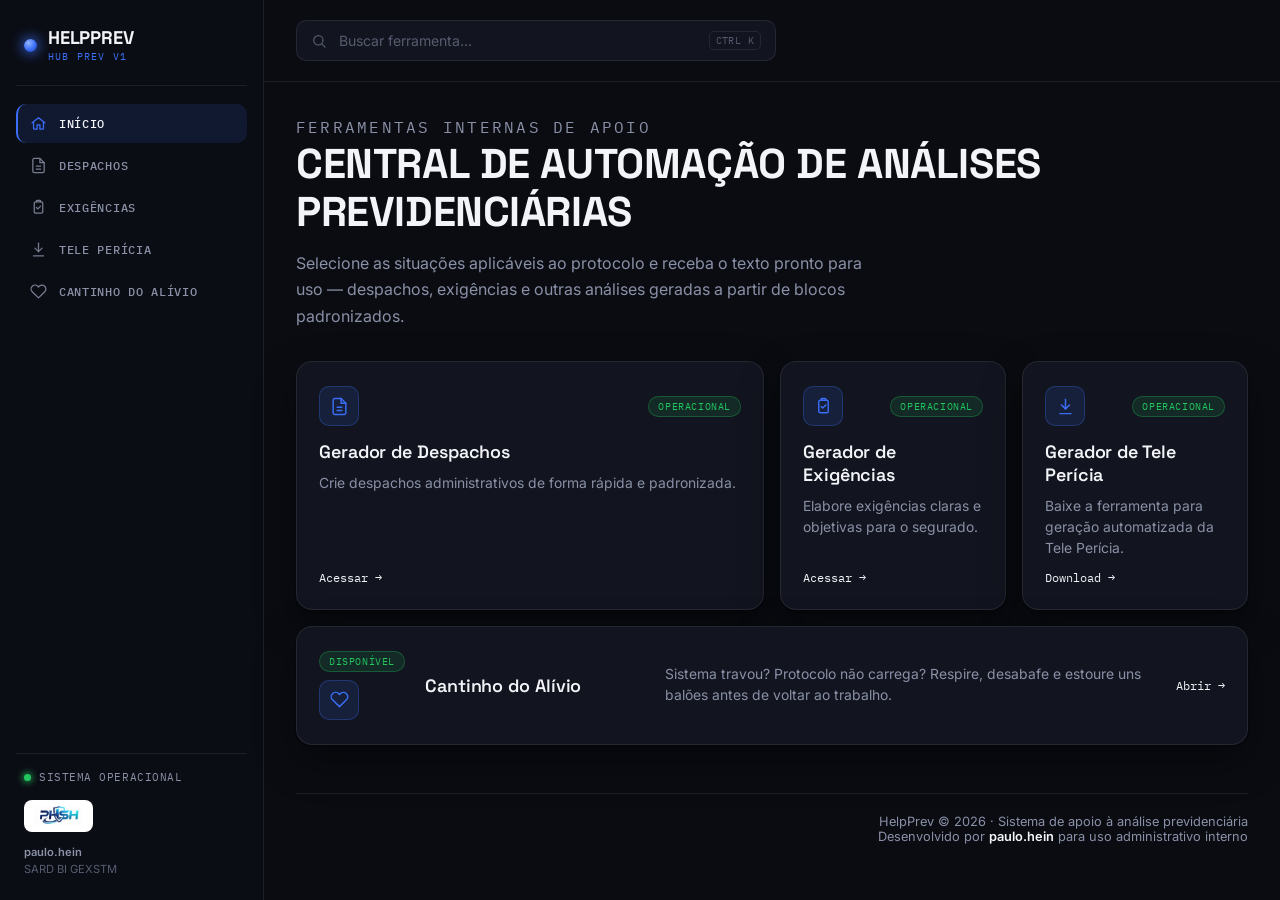
==== index.html @ 54dc9657 "Primeira Versão do site" ====
<!DOCTYPE html>
<html lang="pt-BR">
<head>
<meta charset="UTF-8">
<meta name="viewport" content="width=device-width, initial-scale=1.0">
<title>HelpPrev — Central de Automação Previdenciária</title>
<meta name="description" content="Ferramentas de apoio à análise previdenciária: gerador de despachos, gerador de exigências e mais.">
<link rel="stylesheet" href="style.css">
<style>
  .hero-block {
    max-width: 760px;
    margin-bottom: 32px;
    animation: fadeUp 0.55s ease both;
  }
  .hero-eyebrow {
    font-family: var(--font-mono);
    font-size: 0.72rem;
    letter-spacing: 0.14em;
    text-transform: uppercase;
    color: var(--gold);
    margin: 0 0 12px;
  }
  .hero-block h1 {
    font-family: var(--font-display);
    font-weight: 700;
    font-size: clamp(1.8rem, 3.4vw, 2.6rem);
    line-height: 1.15;
    letter-spacing: -0.01em;
    margin: 0 0 14px;
    text-transform: uppercase;
  }
  .hero-block p {
    font-size: 1rem;
    line-height: 1.65;
    color: var(--ink-soft);
    max-width: 58ch;
    margin: 0;
  }

  .tools {
    display: grid;
    grid-template-columns: 1fr;
    gap: 16px;
  }
  @media (min-width: 720px) {
    .tools { grid-template-columns: repeat(4, 1fr); }
    .tool-card.span-2 { grid-column: span 2; }
    .tool-card.span-4 { grid-column: span 4; }
  }

  .tool-card {
    background: var(--paper-card);
    border: 1px solid var(--line);
    border-radius: var(--radius);
    padding: 24px 22px;
    text-decoration: none;
    color: var(--ink);
    box-shadow: var(--shadow-card);
    transition: transform 0.18s ease, border-color 0.18s ease, box-shadow 0.18s ease, background 0.18s ease;
    display: flex;
    flex-direction: column;
    gap: 10px;
    position: relative;
    overflow: hidden;
    animation: fadeUp 0.55s ease both;
  }
  .tool-card:nth-child(1) { animation-delay: 0.05s; }
  .tool-card:nth-child(2) { animation-delay: 0.1s; }
  .tool-card:nth-child(3) { animation-delay: 0.15s; }
  .tool-card:nth-child(4) { animation-delay: 0.2s; }

  .tool-card-top { display: flex; align-items: center; justify-content: space-between; }

  .tool-icon {
    width: 40px;
    height: 40px;
    border-radius: 10px;
    background: var(--gold-soft);
    border: 1px solid rgba(59,110,246,0.3);
    display: flex;
    align-items: center;
    justify-content: center;
  }
  .tool-icon svg { width: 19px; height: 19px; color: var(--gold); }

  .tool-tag {
    font-family: var(--font-mono);
    font-size: 0.62rem;
    letter-spacing: 0.06em;
    text-transform: uppercase;
    padding: 3px 9px;
    border-radius: 100px;
  }
  .tool-tag.on { background: rgba(34,197,94,0.12); color: var(--success); border: 1px solid rgba(34,197,94,0.3); }
  .tool-tag.soon { background: var(--gold-soft); color: var(--gold); border: 1px solid rgba(59,110,246,0.3); }

  .tool-card h2 {
    font-family: var(--font-display);
    font-weight: 600;
    font-size: 1.12rem;
    margin: 4px 0 0;
    letter-spacing: -0.005em;
  }
  .tool-card p {
    font-size: 0.87rem;
    line-height: 1.5;
    color: var(--ink-soft);
    margin: 0;
    flex-grow: 1;
  }
  .tool-arrow {
    font-family: var(--font-mono);
    font-size: 0.78rem;
    color: var(--ink);
    transition: transform 0.18s ease, color 0.18s ease;
  }
  .tool-card:hover { transform: translateY(-3px); border-color: var(--gold); background: var(--paper-card-hover); }
  .tool-card:hover .tool-arrow { transform: translateX(3px); color: var(--gold); }
  .tool-card:active { transform: translateY(-1px) scale(0.99); }

  @media (min-width: 720px) {
    .tool-card.span-4 { flex-direction: row; align-items: center; gap: 20px; }
    .tool-card.span-4 .tool-card-top { flex-direction: column-reverse; align-items: flex-start; gap: 8px; }
    .tool-card.span-4 h2 { min-width: 220px; margin: 0; }
    .tool-card.span-4 p { flex: 1; }
  }
</style>
</head>
<body>

<div class="app-shell">

  <aside class="sidebar">
    <a class="sidebar-brand" href="index.html">
      <span class="brand-dot"></span>
      <div>
        <div class="brand-mark-sm">HELPPREV</div>
        <div class="brand-sub">HUB PREV V1</div>
      </div>
    </a>

    <nav class="sidebar-nav">
      <a href="index.html" class="nav-item active">
        <svg viewBox="0 0 24 24" fill="none" stroke="currentColor" stroke-width="1.8" stroke-linecap="round" stroke-linejoin="round"><path d="M3 11l9-7 9 7"/><path d="M5 10v9a1 1 0 0 0 1 1h4v-6h4v6h4a1 1 0 0 0 1-1v-9"/></svg>
        Início
      </a>
      <a href="gerador-de-despachos.html" class="nav-item">
        <svg viewBox="0 0 24 24" fill="none" stroke="currentColor" stroke-width="1.8" stroke-linecap="round" stroke-linejoin="round"><path d="M14 2H6a2 2 0 0 0-2 2v16a2 2 0 0 0 2 2h12a2 2 0 0 0 2-2V8z"/><path d="M14 2v6h6"/><path d="M9 13h6M9 17h6"/></svg>
        Despachos
      </a>
      <a href="gerador-de-exigencias.html" class="nav-item">
        <svg viewBox="0 0 24 24" fill="none" stroke="currentColor" stroke-width="1.8" stroke-linecap="round" stroke-linejoin="round"><rect x="6" y="4" width="12" height="16" rx="2"/><path d="M9 4V3a1 1 0 0 1 1-1h4a1 1 0 0 1 1 1v1"/><path d="M9 12l2 2 4-4"/></svg>
        Exigências
      </a>
      <a href="gerador-tele-pericia.exe" class="nav-item" download>
        <svg viewBox="0 0 24 24" fill="none" stroke="currentColor" stroke-width="1.8" stroke-linecap="round" stroke-linejoin="round"><path d="M12 3v12"/><path d="M7 10l5 5 5-5"/><path d="M5 21h14"/></svg>
        Tele Perícia
      </a>
      <a href="cantinho-do-alivio.html" class="nav-item">
        <svg viewBox="0 0 24 24" fill="none" stroke="currentColor" stroke-width="1.8" stroke-linecap="round" stroke-linejoin="round"><path d="M20.8 4.6a5.5 5.5 0 0 0-7.8 0L12 5.6l-1-1a5.5 5.5 0 0 0-7.8 7.8l1 1L12 21l7.8-7.6 1-1a5.5 5.5 0 0 0 0-7.8z"/></svg>
        Cantinho do Alívio
      </a>
    </nav>

    <div class="sidebar-spacer"></div>

    <div class="sidebar-footer">
      <div class="status-box"><span class="status-dot"></span> Sistema operacional</div>
      <div class="sidebar-logo-wrap"><img src="assets/phsh-logo.png" alt="PHSH"></div>
      <div class="sidebar-credit"><strong>paulo.hein</strong><br>SARD BI GEXSTM</div>
    </div>
  </aside>

  <div class="main">
    <header class="topbar">
      <div class="search-box">
        <svg viewBox="0 0 24 24" fill="none" stroke="currentColor" stroke-width="1.8" stroke-linecap="round" stroke-linejoin="round"><circle cx="11" cy="11" r="7"/><path d="M21 21l-4.35-4.35"/></svg>
        <input type="text" id="search-input" placeholder="Buscar ferramenta...">
        <span class="kbd">CTRL K</span>
      </div>
    </header>

    <div class="page-content">

      <div class="hero-block">
        <p class="hero-eyebrow">Ferramentas internas de apoio</p>
        <h1>Central de automação de análises previdenciárias</h1>
        <p>Selecione as situações aplicáveis ao protocolo e receba o texto pronto para uso — despachos, exigências e outras análises geradas a partir de blocos padronizados.</p>
      </div>

      <nav class="tools" aria-label="Ferramentas disponíveis" id="tools-grid">

        <a class="tool-card span-2" href="gerador-de-despachos.html" data-search="gerador de despachos administrativo protocolo">
          <div class="tool-card-top">
            <div class="tool-icon"><svg viewBox="0 0 24 24" fill="none" stroke="currentColor" stroke-width="1.8" stroke-linecap="round" stroke-linejoin="round"><path d="M14 2H6a2 2 0 0 0-2 2v16a2 2 0 0 0 2 2h12a2 2 0 0 0 2-2V8z"/><path d="M14 2v6h6"/><path d="M9 13h6M9 17h6"/></svg></div>
            <span class="tool-tag on">Operacional</span>
          </div>
          <h2>Gerador de Despachos</h2>
          <p>Crie despachos administrativos de forma rápida e padronizada.</p>
          <span class="tool-arrow">Acessar →</span>
        </a>

        <a class="tool-card" href="gerador-de-exigencias.html" data-search="gerador de exigencias segurado">
          <div class="tool-card-top">
            <div class="tool-icon"><svg viewBox="0 0 24 24" fill="none" stroke="currentColor" stroke-width="1.8" stroke-linecap="round" stroke-linejoin="round"><rect x="6" y="4" width="12" height="16" rx="2"/><path d="M9 4V3a1 1 0 0 1 1-1h4a1 1 0 0 1 1 1v1"/><path d="M9 12l2 2 4-4"/></svg></div>
            <span class="tool-tag on">Operacional</span>
          </div>
          <h2>Gerador de Exigências</h2>
          <p>Elabore exigências claras e objetivas para o segurado.</p>
          <span class="tool-arrow">Acessar →</span>
        </a>

        <a class="tool-card" href="gerador-tele-pericia.exe" download data-search="gerador de tele pericia download">
          <div class="tool-card-top">
            <div class="tool-icon"><svg viewBox="0 0 24 24" fill="none" stroke="currentColor" stroke-width="1.8" stroke-linecap="round" stroke-linejoin="round"><path d="M12 3v12"/><path d="M7 10l5 5 5-5"/><path d="M5 21h14"/></svg></div>
            <span class="tool-tag on">Operacional</span>
          </div>
          <h2>Gerador de Tele Perícia</h2>
          <p>Baixe a ferramenta para geração automatizada da Tele Perícia.</p>
          <span class="tool-arrow">Download →</span>
        </a>

        <a class="tool-card span-4" href="cantinho-do-alivio.html" data-search="cantinho do alivio descompressao jogos">
          <div class="tool-card-top">
            <div class="tool-icon"><svg viewBox="0 0 24 24" fill="none" stroke="currentColor" stroke-width="1.8" stroke-linecap="round" stroke-linejoin="round"><path d="M20.8 4.6a5.5 5.5 0 0 0-7.8 0L12 5.6l-1-1a5.5 5.5 0 0 0-7.8 7.8l1 1L12 21l7.8-7.6 1-1a5.5 5.5 0 0 0 0-7.8z"/></svg></div>
            <span class="tool-tag on">Disponível</span>
          </div>
          <h2>Cantinho do Alívio</h2>
          <p>Sistema travou? Protocolo não carrega? Respire, desabafe e estoure uns balões antes de voltar ao trabalho.</p>
          <span class="tool-arrow">Abrir →</span>
        </a>

      </nav>

      <footer class="site-footer">
        <div class="site-footer-with-logo">
          <div class="footer-text">
            HelpPrev © 2026 · Sistema de apoio à análise previdenciária<br>
            Desenvolvido por <strong>paulo.hein</strong> para uso administrativo interno
          </div>
        </div>
      </footer>

    </div>
  </div>
</div>

<script>
  const searchInput = document.getElementById('search-input');
  const cards = document.querySelectorAll('#tools-grid .tool-card');

  searchInput.addEventListener('input', () => {
    const q = searchInput.value.trim().toLowerCase();
    cards.forEach(card => {
      const haystack = (card.dataset.search || '') + ' ' + card.innerText.toLowerCase();
      card.style.display = haystack.toLowerCase().includes(q) ? '' : 'none';
    });
  });

  document.addEventListener('keydown', (e) => {
    if ((e.ctrlKey || e.metaKey) && e.key.toLowerCase() === 'k') {
      e.preventDefault();
      searchInput.focus();
    }
  });
</script>

</body>
</html>
---- style.css ----
/* ============================================
   HelpPrev — sistema de design
   Tema: app shell escuro, acento azul único, tipografia forte
   ============================================ */

@import url('https://fonts.googleapis.com/css2?family=Space+Grotesk:wght@500;600;700&family=Inter:wght@400;500;600;700&family=IBM+Plex+Mono:wght@500;600&display=swap');

:root {
  --ink: #F3F4F8;
  --ink-soft: #8A90A6;
  --ink-faint: #565C70;

  --bg: #0A0C12;
  --sidebar-bg: #0B0D14;
  --paper: #0A0C12;
  --paper-card: #12151F;
  --paper-card-hover: #171B27;
  --line: rgba(255,255,255,0.08);

  --gold: #3B6EF6;
  --gold-soft: rgba(59,110,246,0.13);
  --focus: #5B87FF;

  --alert: #FF6F91;
  --alert-soft: rgba(255,111,145,0.12);

  --success: #22C55E;

  --font-display: 'Space Grotesk', 'Inter', sans-serif;
  --font-body: 'Inter', -apple-system, BlinkMacSystemFont, sans-serif;
  --font-mono: 'IBM Plex Mono', ui-monospace, monospace;

  --radius: 16px;
  --shadow-card: 0 1px 2px rgba(0,0,0,0.3), 0 16px 40px rgba(0,0,0,0.4);
  --sidebar-w: 264px;
}

* { box-sizing: border-box; }
html { scroll-behavior: smooth; }

body {
  margin: 0;
  font-family: var(--font-body);
  color: var(--ink);
  background: var(--bg);
  -webkit-font-smoothing: antialiased;
}

a { color: inherit; }

:focus-visible {
  outline: 2.5px solid var(--focus);
  outline-offset: 2px;
  border-radius: 4px;
}

@keyframes fadeUp {
  from { opacity: 0; transform: translateY(8px); }
  to { opacity: 1; transform: translateY(0); }
}
@keyframes dotPulse {
  0%, 100% { transform: scale(1); opacity: 1; }
  50% { transform: scale(1.3); opacity: 0.6; }
}

@media (prefers-reduced-motion: reduce) {
  *, *::before, *::after {
    animation-duration: 0.001ms !important;
    transition-duration: 0.001ms !important;
  }
}

/* ================= APP SHELL ================= */
.app-shell {
  display: flex;
  min-height: 100vh;
}

/* ---------- Sidebar ---------- */
.sidebar {
  width: var(--sidebar-w);
  flex-shrink: 0;
  background: var(--sidebar-bg);
  border-right: 1px solid var(--line);
  display: flex;
  flex-direction: column;
  padding: 22px 16px;
  position: sticky;
  top: 0;
  height: 100vh;
  overflow-y: auto;
}

.sidebar-brand {
  display: flex;
  align-items: center;
  gap: 11px;
  padding: 6px 8px 22px;
  text-decoration: none;
  border-bottom: 1px solid var(--line);
  margin-bottom: 18px;
}

.brand-dot {
  width: 13px;
  height: 13px;
  border-radius: 50%;
  background: radial-gradient(circle at 35% 30%, #8FB4FF, #3B6EF6 55%, #1C3FA8 100%);
  box-shadow: 0 0 12px 3px rgba(59,110,246,0.6);
  flex-shrink: 0;
  animation: dotPulse 3.2s ease-in-out infinite;
}

.brand-mark-sm {
  font-family: var(--font-display);
  font-weight: 700;
  font-size: 1.15rem;
  letter-spacing: -0.01em;
  color: var(--ink);
  line-height: 1.1;
}
.brand-sub {
  font-family: var(--font-mono);
  font-size: 0.62rem;
  letter-spacing: 0.12em;
  color: var(--gold);
  margin-top: 2px;
}

.sidebar-nav {
  display: flex;
  flex-direction: column;
  gap: 3px;
}

.nav-item {
  display: flex;
  align-items: center;
  gap: 12px;
  padding: 11px 12px;
  border-radius: 10px;
  text-decoration: none;
  color: var(--ink-soft);
  font-family: var(--font-mono);
  font-size: 0.72rem;
  font-weight: 500;
  letter-spacing: 0.06em;
  text-transform: uppercase;
  transition: background 0.15s ease, color 0.15s ease;
  border-left: 2px solid transparent;
}
.nav-item svg { width: 17px; height: 17px; flex-shrink: 0; opacity: 0.85; }
.nav-item:hover { background: var(--paper-card); color: var(--ink); }
.nav-item.active {
  background: var(--gold-soft);
  color: var(--ink);
  border-left: 2px solid var(--gold);
}
.nav-item.active svg { opacity: 1; color: var(--gold); }

.sidebar-spacer { flex: 1; }

.sidebar-footer {
  margin-top: 18px;
  padding-top: 16px;
  border-top: 1px solid var(--line);
  display: flex;
  flex-direction: column;
  gap: 12px;
}

.status-box {
  display: flex;
  align-items: center;
  gap: 8px;
  font-family: var(--font-mono);
  font-size: 0.68rem;
  letter-spacing: 0.05em;
  text-transform: uppercase;
  color: var(--ink-soft);
  padding: 0 8px;
}
.status-dot {
  width: 7px;
  height: 7px;
  border-radius: 50%;
  background: var(--success);
  box-shadow: 0 0 6px 2px rgba(34,197,94,0.6);
  flex-shrink: 0;
}

.sidebar-credit {
  font-size: 0.7rem;
  color: var(--ink-faint);
  line-height: 1.5;
  padding: 0 8px;
}
.sidebar-credit strong { color: var(--ink-soft); font-weight: 600; }

.sidebar-logo-wrap {
  background: #fff;
  padding: 6px 10px;
  border-radius: 8px;
  display: inline-flex;
  align-items: center;
  margin: 4px 8px 0;
  align-self: flex-start;
}
.sidebar-logo-wrap img { height: 20px; width: auto; display: block; }

/* Toggle mobile (escondido no desktop) */
.sidebar-toggle { display: none; }

@media (max-width: 860px) {
  .app-shell { flex-direction: column; }
  .sidebar {
    width: 100%;
    height: auto;
    position: relative;
    flex-direction: row;
    align-items: center;
    padding: 14px 16px;
    overflow-x: auto;
  }
  .sidebar-brand { border-bottom: none; margin-bottom: 0; padding: 0; margin-right: 14px; }
  .sidebar-nav { flex-direction: row; overflow-x: auto; }
  .nav-item { white-space: nowrap; border-left: none; border-bottom: 2px solid transparent; }
  .nav-item.active { border-left: none; border-bottom: 2px solid var(--gold); }
  .sidebar-spacer, .sidebar-footer { display: none; }
}

/* ---------- Main / topbar ---------- */
.main {
  flex: 1;
  min-width: 0;
  display: flex;
  flex-direction: column;
}

.topbar {
  display: flex;
  align-items: center;
  justify-content: space-between;
  gap: 20px;
  padding: 20px 32px;
  border-bottom: 1px solid var(--line);
}

.search-box {
  flex: 1;
  max-width: 480px;
  display: flex;
  align-items: center;
  gap: 10px;
  background: var(--paper-card);
  border: 1px solid var(--line);
  border-radius: 10px;
  padding: 10px 14px;
  transition: border-color 0.15s ease;
}
.search-box:focus-within { border-color: var(--gold); }
.search-box svg { width: 16px; height: 16px; color: var(--ink-faint); flex-shrink: 0; }
.search-box input {
  flex: 1;
  background: none;
  border: none;
  outline: none;
  color: var(--ink);
  font-family: var(--font-body);
  font-size: 0.88rem;
}
.search-box input::placeholder { color: var(--ink-faint); }
.kbd {
  font-family: var(--font-mono);
  font-size: 0.62rem;
  letter-spacing: 0.04em;
  color: var(--ink-faint);
  border: 1px solid var(--line);
  border-radius: 5px;
  padding: 2px 6px;
  flex-shrink: 0;
}

.user-chip {
  font-family: var(--font-mono);
  font-size: 0.7rem;
  text-align: right;
  letter-spacing: 0.04em;
  color: var(--ink);
  line-height: 1.4;
  white-space: nowrap;
}
.user-chip small { display: block; color: var(--ink-faint); font-size: 0.62rem; letter-spacing: 0.08em; }

/* ---------- Cabeçalho de página ---------- */
.page-content { padding: 32px; max-width: 1180px; width: 100%; margin: 0 auto; }

.page-header {
  display: flex;
  align-items: flex-start;
  justify-content: space-between;
  gap: 20px;
  flex-wrap: wrap;
  margin-bottom: 28px;
  animation: fadeUp 0.5s ease both;
}

.page-header-left { display: flex; align-items: center; gap: 16px; }

.page-icon {
  width: 52px;
  height: 52px;
  border-radius: 13px;
  background: var(--gold-soft);
  border: 1px solid rgba(59,110,246,0.3);
  display: flex;
  align-items: center;
  justify-content: center;
  flex-shrink: 0;
}
.page-icon svg { width: 24px; height: 24px; color: var(--gold); }

.page-title {
  font-family: var(--font-display);
  font-weight: 700;
  font-size: clamp(1.5rem, 3vw, 2rem);
  text-transform: uppercase;
  letter-spacing: 0.01em;
  margin: 0 0 6px;
  line-height: 1.1;
}

.page-badges { display: flex; align-items: center; gap: 10px; flex-wrap: wrap; }

.status-pill {
  display: inline-flex;
  align-items: center;
  gap: 6px;
  font-family: var(--font-mono);
  font-size: 0.66rem;
  letter-spacing: 0.06em;
  text-transform: uppercase;
  background: rgba(34,197,94,0.12);
  color: var(--success);
  border: 1px solid rgba(34,197,94,0.3);
  padding: 4px 10px;
  border-radius: 100px;
}
.status-pill::before {
  content: '';
  width: 6px; height: 6px;
  border-radius: 50%;
  background: var(--success);
}

.page-subtitle {
  font-family: var(--font-mono);
  font-size: 0.72rem;
  letter-spacing: 0.05em;
  text-transform: uppercase;
  color: var(--ink-faint);
}

.btn-primary-cta {
  display: inline-flex;
  align-items: center;
  gap: 8px;
  background: var(--gold);
  color: #fff;
  font-family: var(--font-body);
  font-weight: 600;
  font-size: 0.85rem;
  padding: 12px 20px;
  border-radius: 10px;
  text-decoration: none;
  border: none;
  cursor: pointer;
  transition: background 0.15s ease, transform 0.15s ease;
}
.btn-primary-cta:hover { background: var(--focus); }
.btn-primary-cta:active { transform: scale(0.98); }

/* ---------- Rodapé (dentro do conteúdo) ---------- */
.site-footer {
  margin: 48px auto 0;
  padding: 20px 0 0;
  text-align: right;
  font-size: 0.8rem;
  color: var(--ink-soft);
  border-top: 1px solid var(--line);
}
.site-footer strong { color: var(--ink); font-weight: 600; }
.site-footer-with-logo {
  display: flex;
  align-items: center;
  justify-content: flex-end;
  gap: 32px;
  flex-wrap: wrap;
}
.footer-logo-wrap {
  background: #fff;
  padding: 8px 16px;
  border-radius: 12px;
  display: inline-flex;
  align-items: center;
}
.footer-logo { height: 28px; width: auto; display: block; }
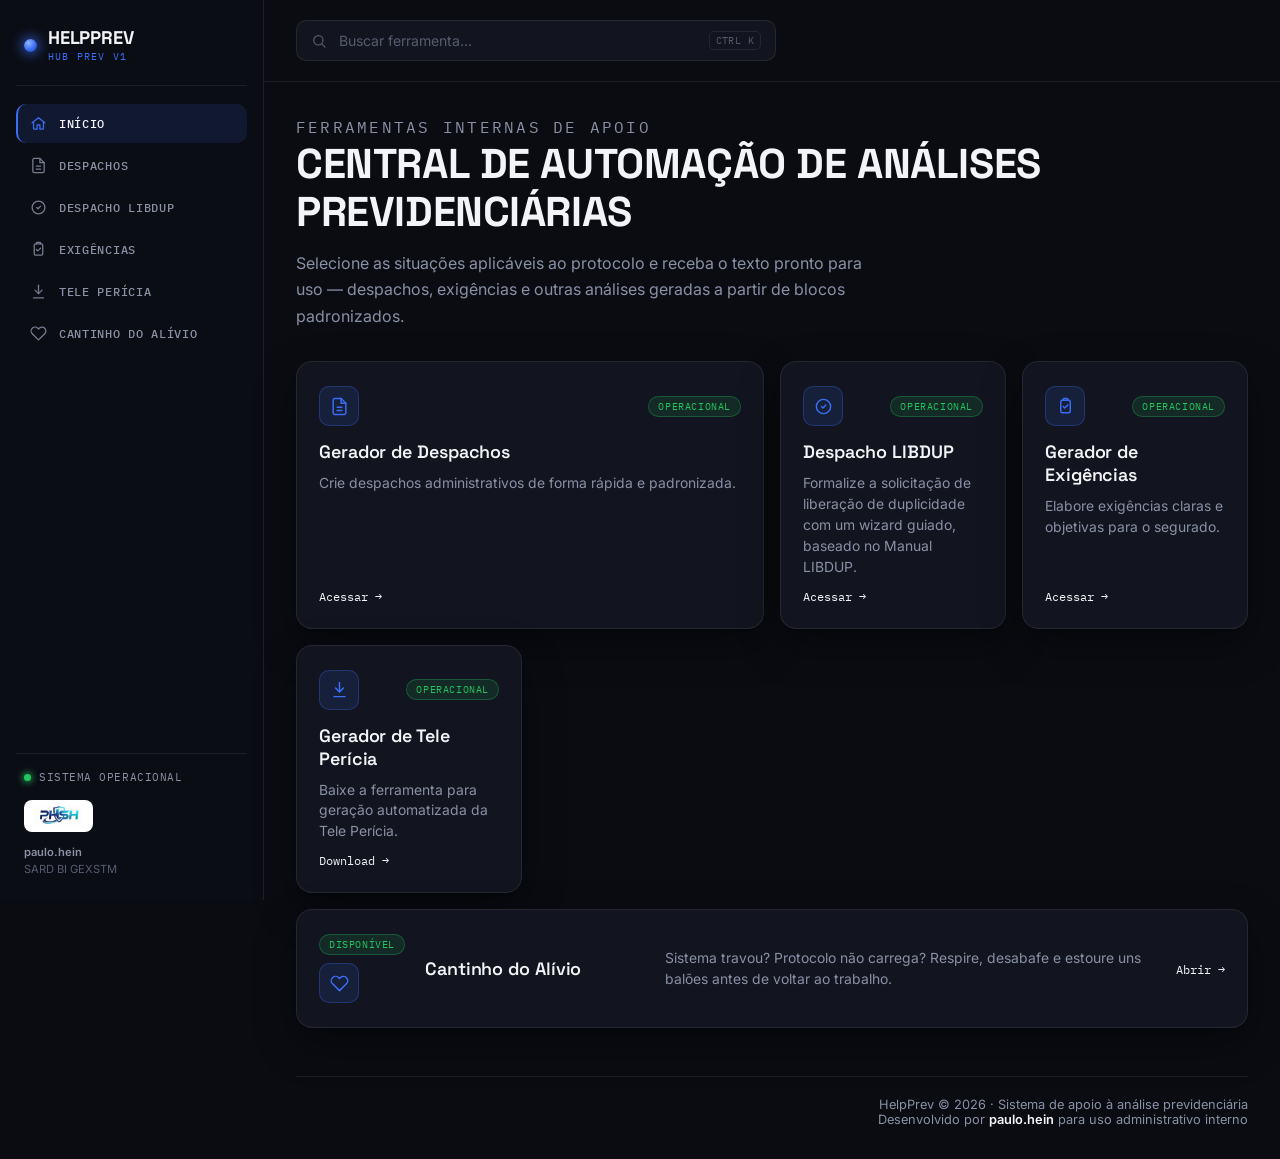
==== commit 190ee6be: "Add files via upload" ====
--- a/index.html
+++ b/index.html
@@ -148,11 +148,15 @@
         <svg viewBox="0 0 24 24" fill="none" stroke="currentColor" stroke-width="1.8" stroke-linecap="round" stroke-linejoin="round"><path d="M14 2H6a2 2 0 0 0-2 2v16a2 2 0 0 0 2 2h12a2 2 0 0 0 2-2V8z"/><path d="M14 2v6h6"/><path d="M9 13h6M9 17h6"/></svg>
         Despachos
       </a>
+      <a href="gerador-libdup.html" class="nav-item">
+        <svg viewBox="0 0 24 24" fill="none" stroke="currentColor" stroke-width="1.8" stroke-linecap="round" stroke-linejoin="round"><circle cx="12" cy="12" r="9"/><path d="M9.5 12l1.8 1.8L15 10"/></svg>
+        Despacho LIBDUP
+      </a>
       <a href="gerador-de-exigencias.html" class="nav-item">
         <svg viewBox="0 0 24 24" fill="none" stroke="currentColor" stroke-width="1.8" stroke-linecap="round" stroke-linejoin="round"><rect x="6" y="4" width="12" height="16" rx="2"/><path d="M9 4V3a1 1 0 0 1 1-1h4a1 1 0 0 1 1 1v1"/><path d="M9 12l2 2 4-4"/></svg>
         Exigências
       </a>
-      <a href="gerador-tele-pericia.exe" class="nav-item" download>
+      <a href="https://github.com/pauloshein-netizen/helpprevbi-site/releases/download/v1.0/gerador-tele-pericia.exe" class="nav-item" download>
         <svg viewBox="0 0 24 24" fill="none" stroke="currentColor" stroke-width="1.8" stroke-linecap="round" stroke-linejoin="round"><path d="M12 3v12"/><path d="M7 10l5 5 5-5"/><path d="M5 21h14"/></svg>
         Tele Perícia
       </a>
@@ -200,6 +204,16 @@
           <span class="tool-arrow">Acessar →</span>
         </a>
 
+        <a class="tool-card" href="gerador-libdup.html" data-search="despacho libdup liberacao duplicidade ctc auxilio acidente">
+          <div class="tool-card-top">
+            <div class="tool-icon"><svg viewBox="0 0 24 24" fill="none" stroke="currentColor" stroke-width="1.8" stroke-linecap="round" stroke-linejoin="round"><circle cx="12" cy="12" r="9"/><path d="M9.5 12l1.8 1.8L15 10"/></svg></div>
+            <span class="tool-tag on">Operacional</span>
+          </div>
+          <h2>Despacho LIBDUP</h2>
+          <p>Formalize a solicitação de liberação de duplicidade com um wizard guiado, baseado no Manual LIBDUP.</p>
+          <span class="tool-arrow">Acessar →</span>
+        </a>
+
         <a class="tool-card" href="gerador-de-exigencias.html" data-search="gerador de exigencias segurado">
           <div class="tool-card-top">
             <div class="tool-icon"><svg viewBox="0 0 24 24" fill="none" stroke="currentColor" stroke-width="1.8" stroke-linecap="round" stroke-linejoin="round"><rect x="6" y="4" width="12" height="16" rx="2"/><path d="M9 4V3a1 1 0 0 1 1-1h4a1 1 0 0 1 1 1v1"/><path d="M9 12l2 2 4-4"/></svg></div>
@@ -210,7 +224,7 @@
           <span class="tool-arrow">Acessar →</span>
         </a>
 
-        <a class="tool-card" href="gerador-tele-pericia.exe" download data-search="gerador de tele pericia download">
+        <a class="tool-card" href="https://github.com/pauloshein-netizen/helpprevbi-site/releases/download/v1.0/gerador-tele-pericia.exe" download data-search="gerador de tele pericia download">
           <div class="tool-card-top">
             <div class="tool-icon"><svg viewBox="0 0 24 24" fill="none" stroke="currentColor" stroke-width="1.8" stroke-linecap="round" stroke-linejoin="round"><path d="M12 3v12"/><path d="M7 10l5 5 5-5"/><path d="M5 21h14"/></svg></div>
             <span class="tool-tag on">Operacional</span>
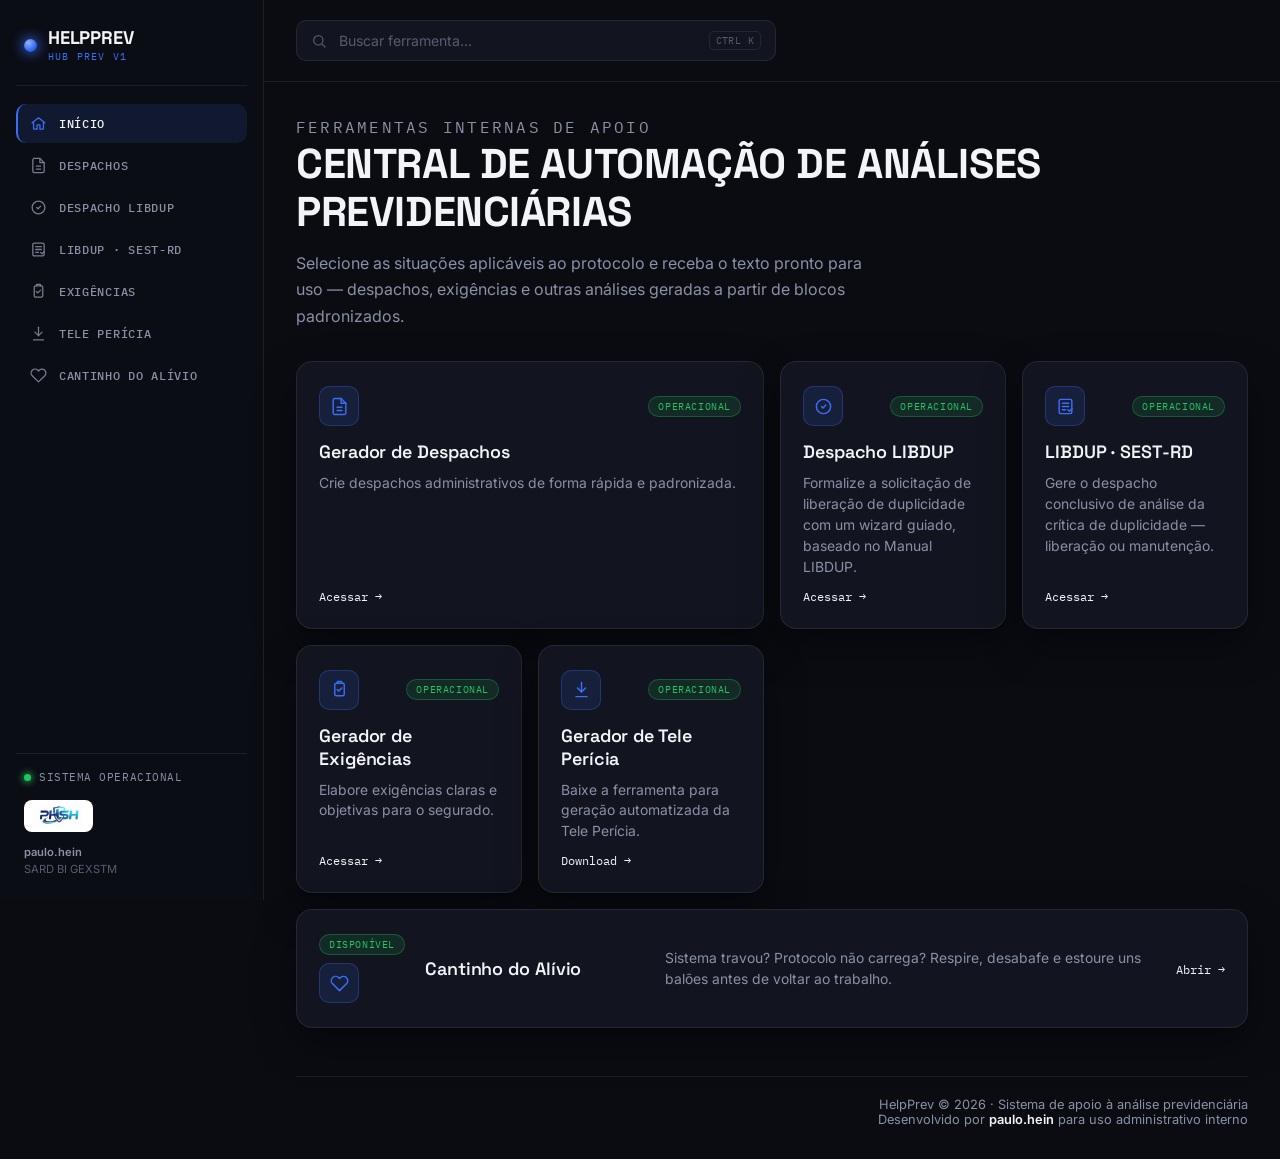
==== commit 00a05f88: "Add files via upload" ====
--- a/index.html
+++ b/index.html
@@ -152,6 +152,10 @@
         <svg viewBox="0 0 24 24" fill="none" stroke="currentColor" stroke-width="1.8" stroke-linecap="round" stroke-linejoin="round"><circle cx="12" cy="12" r="9"/><path d="M9.5 12l1.8 1.8L15 10"/></svg>
         Despacho LIBDUP
       </a>
+      <a href="gerador-libdup-sestrd.html" class="nav-item">
+        <svg viewBox="0 0 24 24" fill="none" stroke="currentColor" stroke-width="1.8" stroke-linecap="round" stroke-linejoin="round"><rect x="4" y="3" width="16" height="18" rx="2"/><path d="M8 8h8M8 12h8M8 16h4"/><path d="M15 16l2 2 3-3"/></svg>
+        LIBDUP · SEST-RD
+      </a>
       <a href="gerador-de-exigencias.html" class="nav-item">
         <svg viewBox="0 0 24 24" fill="none" stroke="currentColor" stroke-width="1.8" stroke-linecap="round" stroke-linejoin="round"><rect x="6" y="4" width="12" height="16" rx="2"/><path d="M9 4V3a1 1 0 0 1 1-1h4a1 1 0 0 1 1 1v1"/><path d="M9 12l2 2 4-4"/></svg>
         Exigências
@@ -214,6 +218,16 @@
           <span class="tool-arrow">Acessar →</span>
         </a>
 
+        <a class="tool-card" href="gerador-libdup-sestrd.html" data-search="despacho libdup sestrd analise conclusiva liberacao manutencao critica">
+          <div class="tool-card-top">
+            <div class="tool-icon"><svg viewBox="0 0 24 24" fill="none" stroke="currentColor" stroke-width="1.8" stroke-linecap="round" stroke-linejoin="round"><rect x="4" y="3" width="16" height="18" rx="2"/><path d="M8 8h8M8 12h8M8 16h4"/><path d="M15 16l2 2 3-3"/></svg></div>
+            <span class="tool-tag on">Operacional</span>
+          </div>
+          <h2>LIBDUP · SEST-RD</h2>
+          <p>Gere o despacho conclusivo de análise da crítica de duplicidade — liberação ou manutenção.</p>
+          <span class="tool-arrow">Acessar →</span>
+        </a>
+
         <a class="tool-card" href="gerador-de-exigencias.html" data-search="gerador de exigencias segurado">
           <div class="tool-card-top">
             <div class="tool-icon"><svg viewBox="0 0 24 24" fill="none" stroke="currentColor" stroke-width="1.8" stroke-linecap="round" stroke-linejoin="round"><rect x="6" y="4" width="12" height="16" rx="2"/><path d="M9 4V3a1 1 0 0 1 1-1h4a1 1 0 0 1 1 1v1"/><path d="M9 12l2 2 4-4"/></svg></div>
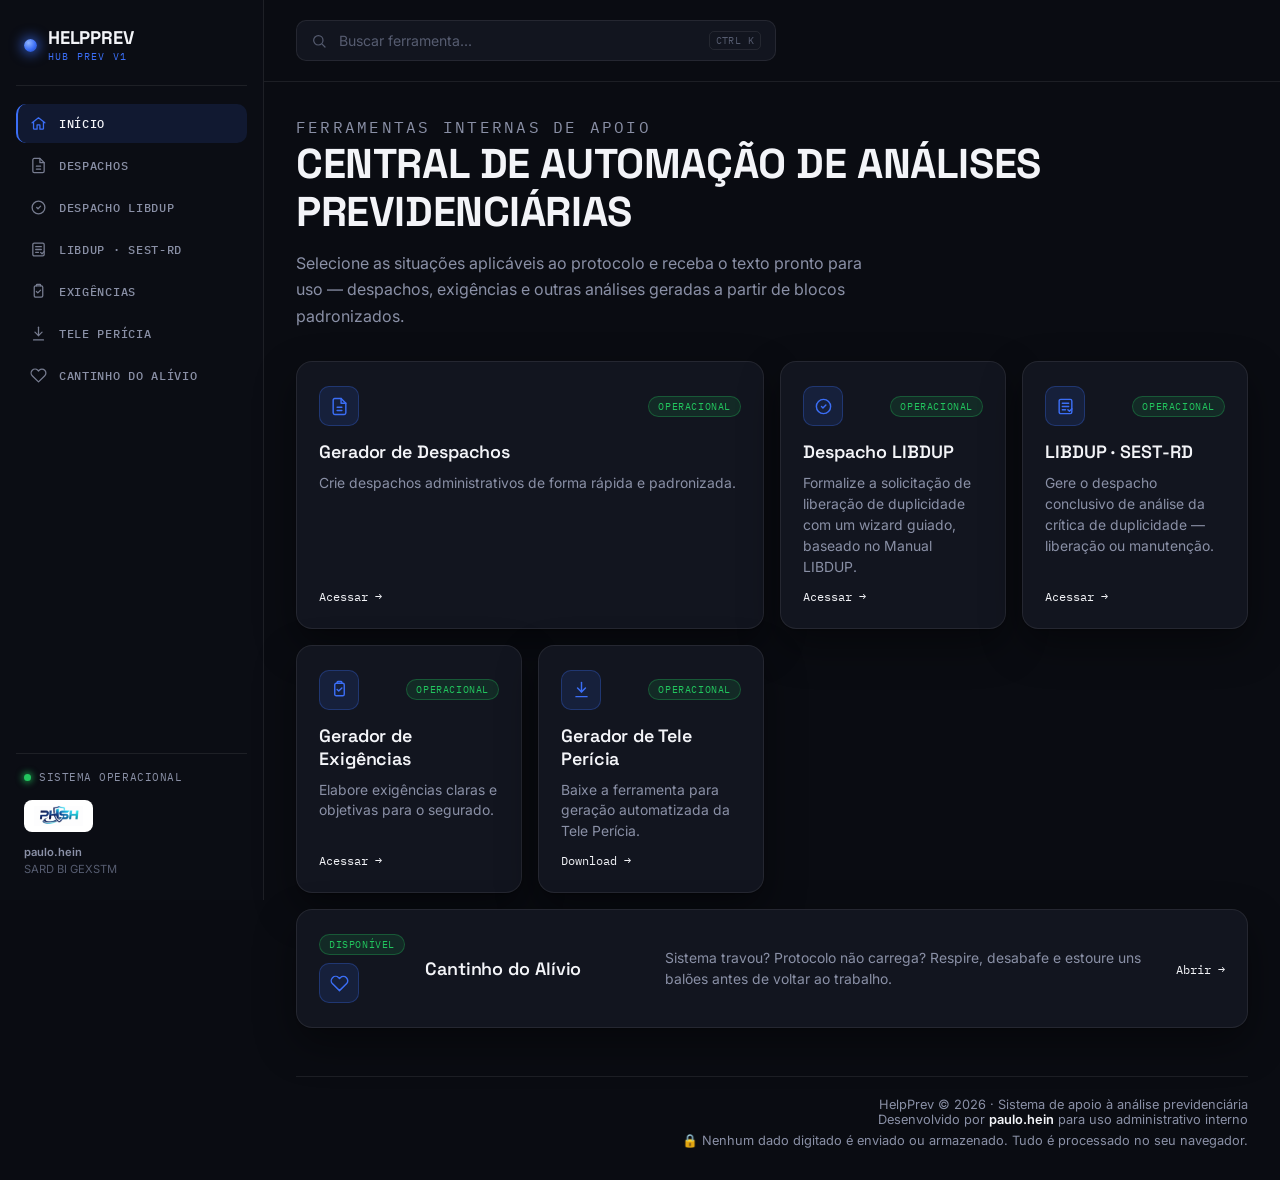
==== commit c7932f0c: "Add files via upload" ====
--- a/index.html
+++ b/index.html
@@ -264,7 +264,7 @@
         <div class="site-footer-with-logo">
           <div class="footer-text">
             HelpPrev © 2026 · Sistema de apoio à análise previdenciária<br>
-            Desenvolvido por <strong>paulo.hein</strong> para uso administrativo interno
+            Desenvolvido por <strong>paulo.hein</strong> para uso administrativo interno<br><span class="footer-privacy">🔒 Nenhum dado digitado é enviado ou armazenado. Tudo é processado no seu navegador.</span>
           </div>
         </div>
       </footer>
--- a/style.css
+++ b/style.css
@@ -405,3 +405,5 @@
   align-items: center;
 }
 .footer-logo { height: 28px; width: auto; display: block; }
+
+.footer-privacy { display: inline-block; margin-top: 6px; color: var(--ink-soft); }
